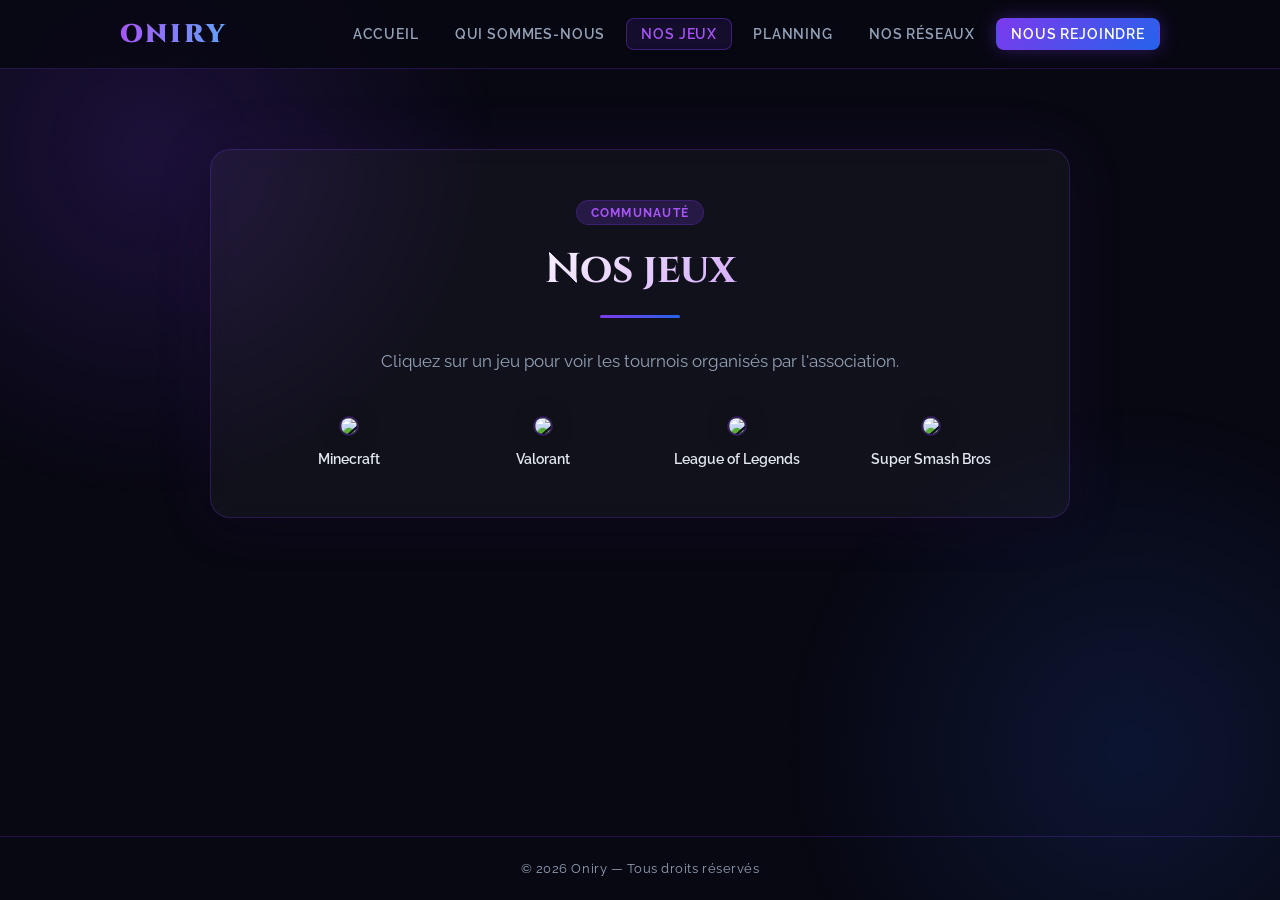
==== nos-jeux.html @ 9b56a160 "Update nos-jeux.html" ====
<!DOCTYPE html>
<html lang="fr">
<head>
    <meta charset="UTF-8" />
    <meta name="viewport" content="width=device-width, initial-scale=1.0" />
    <title>Oniry — Nos jeux</title>
    <link rel="stylesheet" href="style.css" />
    <style>
        /* ---- grille jeux style switch ---- */
        .games-grid {
            display: flex;
            justify-content: center;
            gap: 24px;
            flex-wrap: wrap;
            margin-top: 40px;
        }

        .game-card {
            width: 170px;
            cursor: pointer;
            transition: 0.25s;
        }

        .game-card img {
            width: 100%;
            border-radius: 14px;
            border: 2px solid rgba(124, 58, 237, 0.3);
            box-shadow: 0 0 20px rgba(0, 0, 0, 0.4);
            transition: 0.25s;
        }

        .game-card:hover img {
            transform: scale(1.08);
            border-color: var(--violet-light);
        }

        .game-title {
            margin-top: 10px;
            font-weight: 600;
            font-size: 0.9rem;
            color: var(--text);
        }

        /* ---- menu déroulant ---- */
        .game-dropdown {
            display: none;
            margin-top: 30px;
            background: rgba(255, 255, 255, 0.04);
            border: 1px solid var(--border);
            border-radius: 14px;
            padding: 24px;
            text-align: left;
        }

        .game-dropdown.active {
            display: block;
        }

        .tournament {
            display: flex;
            justify-content: space-between;
            padding: 10px 0;
            border-bottom: 1px solid rgba(255, 255, 255, 0.05);
        }

        .tournament a {
            color: var(--blue-light);
            text-decoration: none;
            font-weight: 600;
        }

        .tournament a:hover {
            color: var(--violet-light);
        }

        .winner {
            color: var(--text-muted);
            font-size: 0.9rem;
        }
    </style>
</head>

<body>
    <header>
        <div class="header-inner">
            <a href="index.html" class="logo">ONIRY</a>
            <nav>
                <a href="index.html">Accueil</a>
                <a href="qui-sommes-nous.html">Qui sommes-nous</a>
                <a href="nos-jeux.html" class="active">Nos Jeux</a>
                <a href="planning.html">Planning</a>
                <a href="nos-reseaux.html">Nos réseaux</a>
                <a href="nous-rejoindre.html" class="cta">Nous rejoindre</a>
            </nav>
        </div>
    </header>

    <main>
        <div class="container" style="text-align:center;">
            <div class="badge">Communauté</div>
            <h1>Nos jeux</h1>
            <div class="divider"></div>
            <p>
                Cliquez sur un jeu pour voir les tournois organisés par l'association.
            </p>

            <div class="games-grid">
                <!-- Minecraft -->
                <div class="game-card" onclick="showGame('minecraft')">
                    <img src="https://i.pinimg.com/736x/3c/79/dd/3c79dde66a4c4106d50a66acc2cc5344.jpg" />
                    <div class="game-title">Minecraft</div>
                </div>

                <!-- Valorant -->
                <div class="game-card" onclick="showGame('valorant')">
                    <img src="https://cloudgames.gg/wp-content/uploads/valorant-portrait.jpg" />
                    <div class="game-title">Valorant</div>
                </div>

                <!-- League of Legends -->
                <div class="game-card" onclick="showGame('lol')">
                    <img src="https://cloudgames.gg/wp-content/uploads/league-of-legends-portrait.jpg" />
                    <div class="game-title">League of Legends</div>
                </div>

                <!-- Smash -->
                <div class="game-card" onclick="showGame('smash')">
                    <img src="https://upload.wikimedia.org/wikipedia/en/5/50/Super_Smash_Bros._Ultimate.jpg" />
                    <div class="game-title">Super Smash Bros</div>
                </div>
            </div>

            <!-- MENUS DEROULANTS -->
            <div id="minecraft" class="game-dropdown">
                <h3>Minecraft</h3>
                <p>Aucun tournoi pour le moment.</p>
            </div>

            <div id="valorant" class="game-dropdown">
                <h3>Valorant</h3>
                <p>Aucun tournoi pour le moment.</p>
            </div>

            <div id="lol" class="game-dropdown">
                <h3>League of Legends</h3>
                <p>Aucun tournoi pour le moment.</p>
            </div>

            <div id="smash" class="game-dropdown">
                <h3>Super Smash Bros</h3>
                <div class="tournament">
                    <a href="https://www.supermajor.gg/ultimate/event/S1120974" target="_blank">
                        Combat de poulet #1
                    </a>
                    <div class="winner">🏆 Marshadox</div>
                </div>
            </div>
        </div>
    </main>

    <footer>
        &copy; 2026 Oniry &mdash; Tous droits réservés
    </footer>

    <script>
        function showGame(id) {
            document.querySelectorAll(".game-dropdown").forEach(el => {
                el.classList.remove("active");
            });
            document.getElementById(id).classList.add("active");
        }
    </script>
</body>
</html>
---- style.css ----
@import url('https://fonts.googleapis.com/css2?family=Cinzel:wght@400;600;700;900&family=Raleway:wght@300;400;500;600;700&display=swap');

/* ---- Variables ---- */
:root {
    --violet: #7c3aed;
    --violet-light: #a855f7;
    --blue: #2563eb;
    --blue-light: #60a5fa;
    --bg: #080812;
    --bg-card: rgba(255,255,255,0.04);
    --border: rgba(124,58,237,0.25);
    --text: #e2e8f0;
    --text-muted: #94a3b8;
    --glow-v: rgba(124,58,237,0.35);
    --glow-b: rgba(37,99,235,0.35);
}

/* ---- Reset ---- */
*, *::before, *::after {
    margin: 0;
    padding: 0;
    box-sizing: border-box;
}

html {
    scroll-behavior: smooth;
}

body {
    font-family: 'Raleway', sans-serif;
    background-color: var(--bg);
    color: var(--text);
    min-height: 100vh;
    display: flex;
    flex-direction: column;
    overflow-x: hidden;
}

/* ---- Fond ambiance ---- */
body::before {
    content: '';
    position: fixed;
    top: -200px;
    left: -200px;
    width: 700px;
    height: 700px;
    background: radial-gradient(circle, rgba(124,58,237,0.18) 0%, transparent 70%);
    pointer-events: none;
    z-index: 0;
}

body::after {
    content: '';
    position: fixed;
    bottom: -200px;
    right: -200px;
    width: 700px;
    height: 700px;
    background: radial-gradient(circle, rgba(37,99,235,0.15) 0%, transparent 70%);
    pointer-events: none;
    z-index: 0;
}

/* ---- Header ---- */
header {
    position: sticky;
    top: 0;
    z-index: 100;
    background: rgba(8,8,18,0.85);
    backdrop-filter: blur(16px);
    -webkit-backdrop-filter: blur(16px);
    border-bottom: 1px solid var(--border);
}

.header-inner {
    max-width: 1100px;
    margin: 0 auto;
    padding: 0 30px;
    display: flex;
    align-items: center;
    justify-content: space-between;
    height: 68px;
}

.logo {
    font-family: 'Cinzel', serif;
    font-size: 1.6rem;
    font-weight: 900;
    letter-spacing: 0.12em;
    text-decoration: none;
    background: linear-gradient(90deg, var(--violet-light), var(--blue-light));
    -webkit-background-clip: text;
    -webkit-text-fill-color: transparent;
    background-clip: text;
    text-shadow: none;
    transition: opacity 0.3s;
}

.logo:hover {
    opacity: 0.8;
}

nav {
    display: flex;
    align-items: center;
    gap: 6px;
    flex-wrap: wrap;
}

nav a {
    color: var(--text-muted);
    text-decoration: none;
    font-family: 'Raleway', sans-serif;
    font-weight: 600;
    font-size: 0.88rem;
    letter-spacing: 0.06em;
    text-transform: uppercase;
    padding: 7px 14px;
    border-radius: 8px;
    transition: all 0.25s;
    border: 1px solid transparent;
}

nav a:hover {
    color: var(--text);
    background: rgba(124,58,237,0.15);
    border-color: var(--border);
}

nav a.active {
    color: var(--violet-light);
    border-color: rgba(124,58,237,0.4);
    background: rgba(124,58,237,0.12);
}

nav a.cta {
    background: linear-gradient(135deg, var(--violet), var(--blue));
    color: #fff;
    border-color: transparent;
    box-shadow: 0 0 18px var(--glow-v);
}

nav a.cta:hover {
    box-shadow: 0 0 30px var(--glow-v);
    transform: translateY(-1px);
    color: #fff;
}

/* ---- Conteneur principal ---- */
.container {
    position: relative;
    z-index: 1;
    max-width: 860px;
    margin: 80px auto 60px;
    padding: 50px 50px;
    background: var(--bg-card);
    border: 1px solid var(--border);
    border-radius: 20px;
    backdrop-filter: blur(10px);
    box-shadow: 0 0 60px rgba(124,58,237,0.1), 0 8px 40px rgba(0,0,0,0.4);
    animation: fadeSlideUp 0.7s ease both;
}

@keyframes fadeSlideUp {
    from {
        opacity: 0;
        transform: translateY(30px);
    }
    to {
        opacity: 1;
        transform: translateY(0);
    }
}

/* ---- Titres ---- */
h1 {
    font-family: 'Cinzel', serif;
    font-size: 2.6rem;
    font-weight: 700;
    margin-bottom: 20px;
    background: linear-gradient(135deg, #fff 30%, var(--violet-light));
    -webkit-background-clip: text;
    -webkit-text-fill-color: transparent;
    background-clip: text;
    line-height: 1.2;
}

h2 {
    font-family: 'Cinzel', serif;
    font-size: 1.7rem;
    font-weight: 600;
    color: var(--violet-light);
    margin-bottom: 18px;
}

h3 {
    font-family: 'Cinzel', serif;
    font-size: 1.1rem;
    font-weight: 600;
    color: var(--text);
}

/* ---- Paragraphes ---- */
p {
    font-size: 1.05rem;
    line-height: 1.8;
    color: var(--text-muted);
    margin-bottom: 16px;
}

/* ---- Séparateur décoratif ---- */
.divider {
    width: 80px;
    height: 3px;
    background: linear-gradient(90deg, var(--violet), var(--blue));
    border-radius: 99px;
    margin: 18px auto 28px;
}

/* ---- Badge ---- */
.badge {
    display: inline-block;
    background: rgba(124,58,237,0.2);
    border: 1px solid var(--border);
    color: var(--violet-light);
    font-size: 0.78rem;
    font-weight: 700;
    letter-spacing: 0.1em;
    text-transform: uppercase;
    padding: 4px 14px;
    border-radius: 99px;
    margin-bottom: 20px;
}

/* ---- RÉSEAUX SOCIAUX (MODE CARRÉ) ---- */
.social-links {
    display: flex;
    justify-content: center;
    gap: 24px;
    margin-top: 40px;
    flex-wrap: wrap;
}

.social-links a {
    display: flex;
    flex-direction: column;
    align-items: center;
    justify-content: center;
    width: 160px;
    height: 160px;
    border-radius: 20px;
    text-decoration: none;
    font-family: 'Raleway', sans-serif;
    font-weight: 700;
    font-size: 0.85rem;
    letter-spacing: 0.06em;
    text-transform: uppercase;
    border: 1px solid var(--border);
    background: rgba(255, 255, 255, 0.02);
    transition: all 0.4s cubic-bezier(0.175, 0.885, 0.32, 1.275);
    color: inherit;
}

.social-links a svg {
    width: 48px;
    height: 48px;
    margin-bottom: 16px;
    transition: transform 0.3s ease;
    fill: currentColor;
}

.social-links a:hover {
    transform: translateY(-8px);
    background: rgba(124, 58, 237, 0.08);
    border-color: var(--violet-light);
}

.social-links a:hover svg {
    transform: scale(1.15);
}

.social-x {
    color: #fff;
}

.social-x:hover {
    box-shadow: 0 10px 30px rgba(255, 255, 255, 0.05);
}

.social-discord {
    color: #8fa3ff;
    border-color: rgba(88, 101, 242, 0.2);
}

.social-discord:hover {
    color: #fff;
    border-color: #5865f2;
    background: rgba(88, 101, 242, 0.15) !important;
    box-shadow: 0 10px 30px rgba(88, 101, 242, 0.3);
}

/* ---- Planning / Onglets ---- */
.tabs {
    display: flex;
    justify-content: center;
    gap: 10px;
    margin-bottom: 36px;
    flex-wrap: wrap;
}

.tab-btn {
    padding: 9px 26px;
    border-radius: 99px;
    border: 1px solid var(--border);
    background: transparent;
    color: var(--text-muted);
    font-family: 'Raleway', sans-serif;
    font-weight: 700;
    font-size: 0.88rem;
    letter-spacing: 0.08em;
    text-transform: uppercase;
    cursor: pointer;
    transition: all 0.25s;
}

.tab-btn:hover {
    background: rgba(124,58,237,0.12);
    color: var(--text);
}

.tab-btn.active {
    background: linear-gradient(135deg, var(--violet), var(--blue));
    border-color: transparent;
    color: #fff;
    box-shadow: 0 0 18px var(--glow-v);
}

.tab-panel {
    display: none;
}

.tab-panel.active {
    display: block;
}

.event-card {
    background: rgba(255,255,255,0.03);
    border: 1px solid var(--border);
    border-radius: 14px;
    padding: 22px 26px;
    margin-bottom: 14px;
    display: flex;
    align-items: center;
    gap: 20px;
    transition: all 0.3s;
    text-align: left;
}

.event-card:hover {
    background: rgba(124,58,237,0.08);
    border-color: rgba(124,58,237,0.45);
    transform: translateX(4px);
}

.event-date {
    min-width: 56px;
    text-align: center;
    background: linear-gradient(135deg, var(--violet), var(--blue));
    border-radius: 10px;
    padding: 10px 8px;
}

.event-date .day {
    font-family: 'Cinzel', serif;
    font-size: 1.4rem;
    font-weight: 900;
    color: #fff;
    line-height: 1;
    display: block;
}

.event-date .month {
    font-size: 0.72rem;
    font-weight: 700;
    letter-spacing: 0.1em;
    text-transform: uppercase;
    color: rgba(255,255,255,0.75);
    display: block;
}

.event-info p {
    margin: 4px 0 0;
    font-size: 0.88rem;
}

/* ---- Nous rejoindre — étapes ---- */
.steps {
    display: flex;
    flex-direction: column;
    gap: 16px;
    margin-top: 28px;
    text-align: left;
}

.step {
    display: flex;
    align-items: flex-start;
    gap: 18px;
    background: rgba(255,255,255,0.03);
    border: 1px solid var(--border);
    border-radius: 14px;
    padding: 20px 24px;
    transition: all 0.3s;
}

.step:hover {
    background: rgba(124,58,237,0.08);
    border-color: rgba(124,58,237,0.45);
}

.step-num {
    min-width: 42px;
    height: 42px;
    border-radius: 50%;
    background: linear-gradient(135deg, var(--violet), var(--blue));
    display: flex;
    align-items: center;
    justify-content: center;
    font-family: 'Cinzel', serif;
    font-weight: 900;
    font-size: 1rem;
    color: #fff;
    box-shadow: 0 0 16px var(--glow-v);
    flex-shrink: 0;
}

.step-text h3 {
    margin-bottom: 6px;
}

.step-text p {
    margin-bottom: 0;
    font-size: 0.92rem;
}

/* ---- Footer ---- */
footer {
    position: relative;
    z-index: 1;
    margin-top: auto;
    text-align: center;
    padding: 24px;
    font-size: 0.82rem;
    color: var(--text-muted);
    border-top: 1px solid var(--border);
    letter-spacing: 0.04em;
}

/* ---- Responsive ---- */
@media (max-width: 680px) {
    .header-inner {
        flex-direction: column;
        gap: 10px;
        height: auto;
        padding: 14px 20px;
    }

    nav {
        justify-content: center;
    }

    .container {
        margin: 30px 16px 40px;
        padding: 30px 22px;
    }

    h1 {
        font-size: 1.9rem;
    }

    .social-links {
        gap: 15px;
    }

    .social-links a {
        width: 130px;
        height: 130px;
    }

    .step {
        flex-direction: column;
    }
}

.internal-link {
    color: var(--blue-light);
    font-weight: 600;
    text-decoration: underline;
    transition: all 0.2s ease;
}

.internal-link:hover {
    color: var(--violet-light);
    text-decoration: none;
}
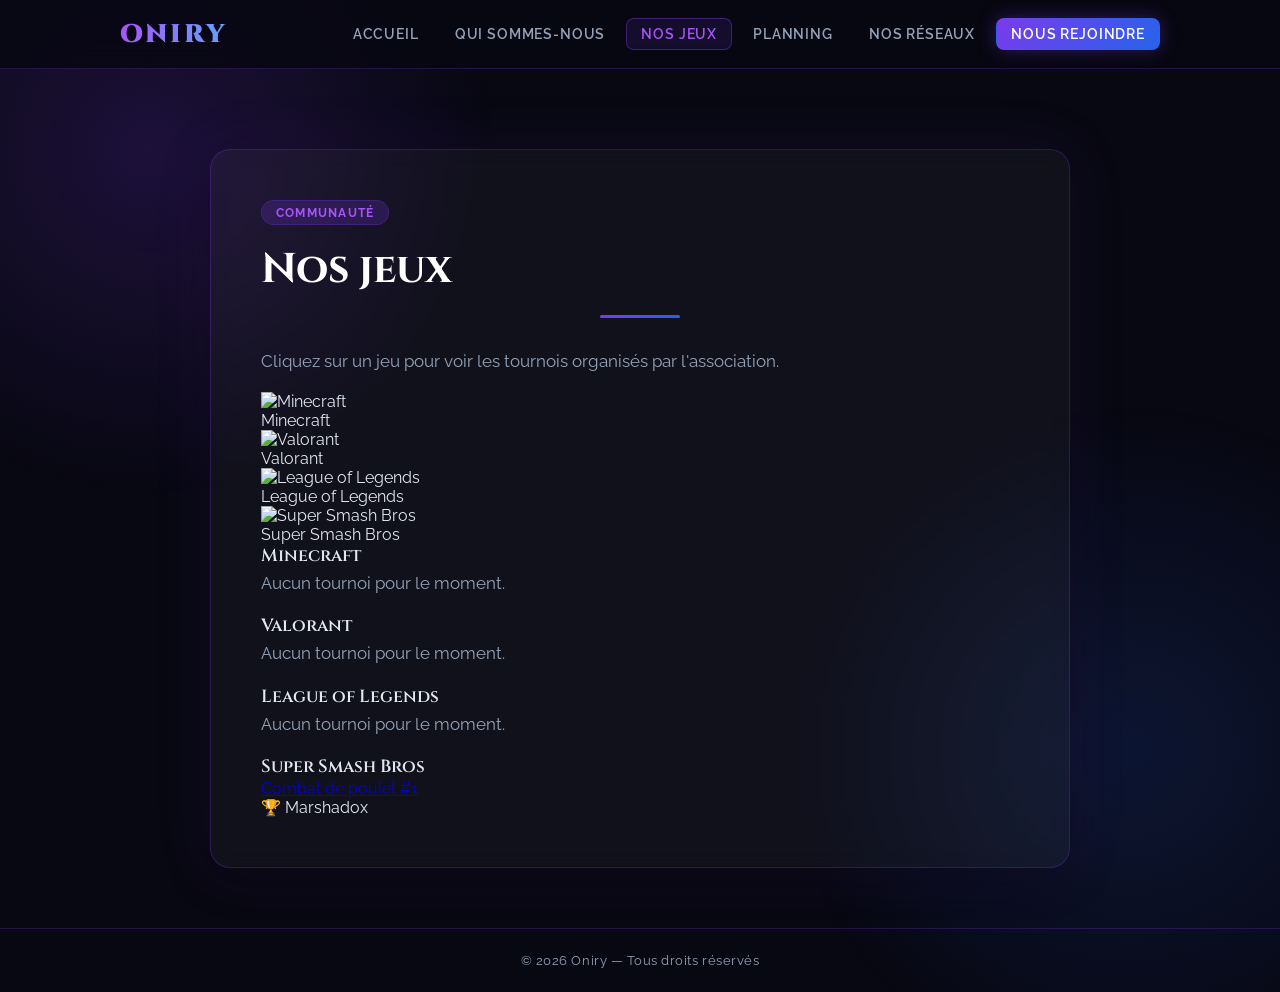
==== commit e2e0df01: "Update nos-jeux.html" ====
--- a/nos-jeux.html
+++ b/nos-jeux.html
@@ -5,79 +5,6 @@
     <meta name="viewport" content="width=device-width, initial-scale=1.0" />
     <title>Oniry — Nos jeux</title>
     <link rel="stylesheet" href="style.css" />
-    <style>
-        /* ---- grille jeux style switch ---- */
-        .games-grid {
-            display: flex;
-            justify-content: center;
-            gap: 24px;
-            flex-wrap: wrap;
-            margin-top: 40px;
-        }
-
-        .game-card {
-            width: 170px;
-            cursor: pointer;
-            transition: 0.25s;
-        }
-
-        .game-card img {
-            width: 100%;
-            border-radius: 14px;
-            border: 2px solid rgba(124, 58, 237, 0.3);
-            box-shadow: 0 0 20px rgba(0, 0, 0, 0.4);
-            transition: 0.25s;
-        }
-
-        .game-card:hover img {
-            transform: scale(1.08);
-            border-color: var(--violet-light);
-        }
-
-        .game-title {
-            margin-top: 10px;
-            font-weight: 600;
-            font-size: 0.9rem;
-            color: var(--text);
-        }
-
-        /* ---- menu déroulant ---- */
-        .game-dropdown {
-            display: none;
-            margin-top: 30px;
-            background: rgba(255, 255, 255, 0.04);
-            border: 1px solid var(--border);
-            border-radius: 14px;
-            padding: 24px;
-            text-align: left;
-        }
-
-        .game-dropdown.active {
-            display: block;
-        }
-
-        .tournament {
-            display: flex;
-            justify-content: space-between;
-            padding: 10px 0;
-            border-bottom: 1px solid rgba(255, 255, 255, 0.05);
-        }
-
-        .tournament a {
-            color: var(--blue-light);
-            text-decoration: none;
-            font-weight: 600;
-        }
-
-        .tournament a:hover {
-            color: var(--violet-light);
-        }
-
-        .winner {
-            color: var(--text-muted);
-            font-size: 0.9rem;
-        }
-    </style>
 </head>
 
 <body>
@@ -96,7 +23,7 @@
     </header>
 
     <main>
-        <div class="container" style="text-align:center;">
+        <div class="container text-center">
             <div class="badge">Communauté</div>
             <h1>Nos jeux</h1>
             <div class="divider"></div>
@@ -105,32 +32,27 @@
             </p>
 
             <div class="games-grid">
-                <!-- Minecraft -->
                 <div class="game-card" onclick="showGame('minecraft')">
-                    <img src="https://i.pinimg.com/736x/3c/79/dd/3c79dde66a4c4106d50a66acc2cc5344.jpg" />
+                    <img src="https://i.pinimg.com/736x/3c/79/dd/3c79dde66a4c4106d50a66acc2cc5344.jpg" alt="Minecraft" />
                     <div class="game-title">Minecraft</div>
                 </div>
 
-                <!-- Valorant -->
                 <div class="game-card" onclick="showGame('valorant')">
-                    <img src="https://cloudgames.gg/wp-content/uploads/valorant-portrait.jpg" />
+                    <img src="https://cloudgames.gg/wp-content/uploads/valorant-portrait.jpg" alt="Valorant" />
                     <div class="game-title">Valorant</div>
                 </div>
 
-                <!-- League of Legends -->
                 <div class="game-card" onclick="showGame('lol')">
-                    <img src="https://cloudgames.gg/wp-content/uploads/league-of-legends-portrait.jpg" />
+                    <img src="https://cloudgames.gg/wp-content/uploads/league-of-legends-portrait.jpg" alt="League of Legends" />
                     <div class="game-title">League of Legends</div>
                 </div>
 
-                <!-- Smash -->
                 <div class="game-card" onclick="showGame('smash')">
-                    <img src="https://upload.wikimedia.org/wikipedia/en/5/50/Super_Smash_Bros._Ultimate.jpg" />
+                    <img src="https://upload.wikimedia.org/wikipedia/en/5/50/Super_Smash_Bros._Ultimate.jpg" alt="Super Smash Bros" />
                     <div class="game-title">Super Smash Bros</div>
                 </div>
             </div>
 
-            <!-- MENUS DEROULANTS -->
             <div id="minecraft" class="game-dropdown">
                 <h3>Minecraft</h3>
                 <p>Aucun tournoi pour le moment.</p>
@@ -168,6 +90,10 @@
                 el.classList.remove("active");
             });
             document.getElementById(id).classList.add("active");
+            
+            setTimeout(() => {
+                document.getElementById(id).scrollIntoView({ behavior: 'smooth', block: 'nearest' });
+            }, 100);
         }
     </script>
 </body>
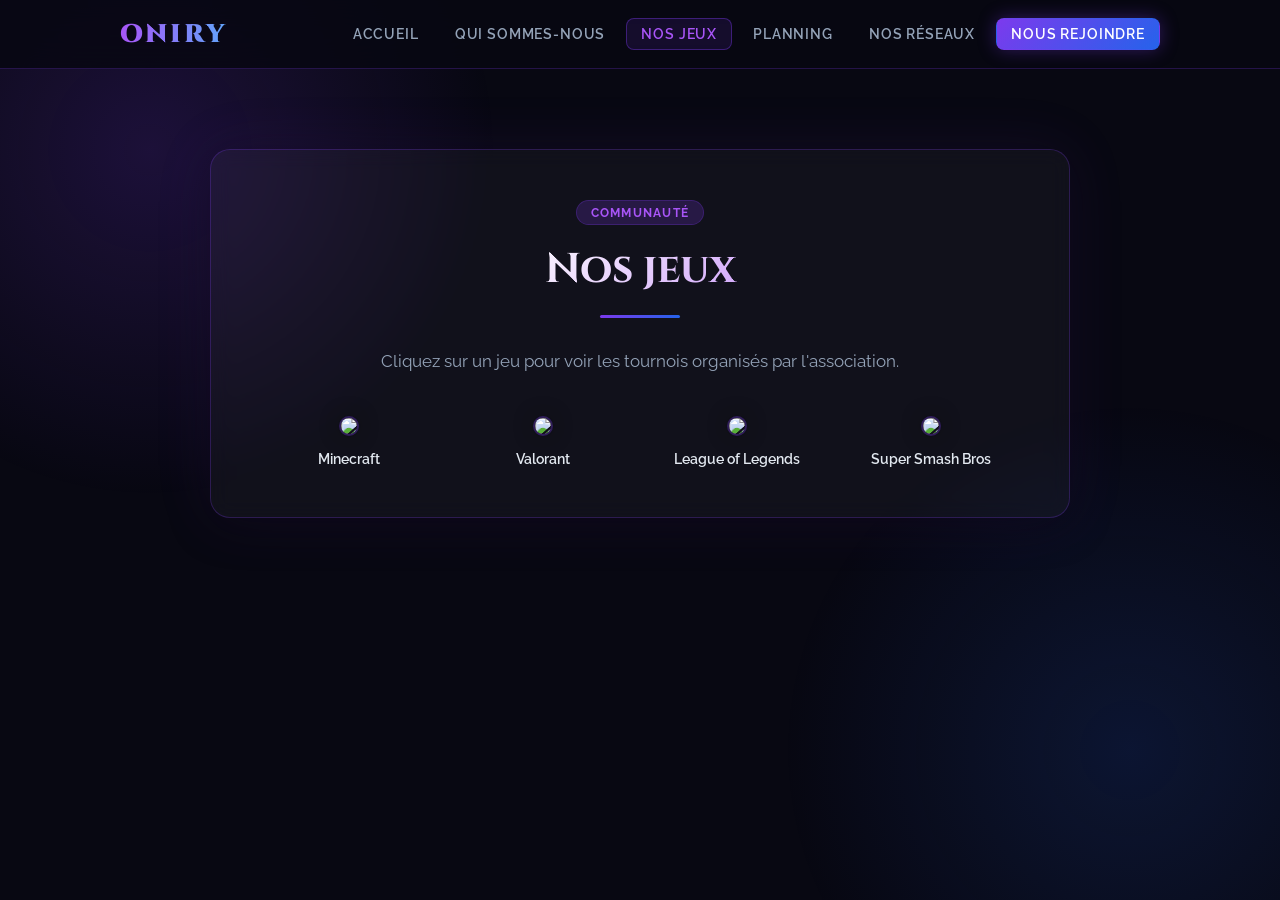
==== commit c7698a51: "Update nos-jeux.html" ====
--- a/nos-jeux.html
+++ b/nos-jeux.html
@@ -1,10 +1,84 @@
 <!DOCTYPE html>
 <html lang="fr">
+
 <head>
     <meta charset="UTF-8" />
     <meta name="viewport" content="width=device-width, initial-scale=1.0" />
     <title>Oniry — Nos jeux</title>
     <link rel="stylesheet" href="style.css" />
+    <style>
+        /* ---- grille jeux style switch ---- */
+        .games-grid {
+            display: flex;
+            justify-content: center;
+            gap: 24px;
+            flex-wrap: wrap;
+            margin-top: 40px;
+        }
+
+        .game-card {
+            width: 170px;
+            cursor: pointer;
+            transition: 0.25s;
+        }
+
+        .game-card img {
+            width: 100%;
+            border-radius: 14px;
+            border: 2px solid rgba(124, 58, 237, 0.3);
+            box-shadow: 0 0 20px rgba(0, 0, 0, 0.4);
+            transition: 0.25s;
+        }
+
+        .game-card:hover img {
+            transform: scale(1.08);
+            border-color: var(--violet-light);
+        }
+
+        .game-title {
+            margin-top: 10px;
+            font-weight: 600;
+            font-size: 0.9rem;
+            color: var(--text);
+        }
+
+        /* ---- menu déroulant ---- */
+        .game-dropdown {
+            display: none;
+            margin-top: 30px;
+            background: rgba(255, 255, 255, 0.04);
+            border: 1px solid var(--border);
+            border-radius: 14px;
+            padding: 24px;
+            text-align: left;
+        }
+
+        .game-dropdown.active {
+            display: block;
+        }
+
+        .tournament {
+            display: flex;
+            justify-content: space-between;
+            padding: 10px 0;
+            border-bottom: 1px solid rgba(255, 255, 255, 0.05);
+        }
+
+        .tournament a {
+            color: var(--blue-light);
+            text-decoration: none;
+            font-weight: 600;
+        }
+
+        .tournament a:hover {
+            color: var(--violet-light);
+        }
+
+        .winner {
+            color: var(--text-muted);
+            font-size: 0.9rem;
+        }
+    </style>
 </head>
 
 <body>
@@ -23,7 +97,7 @@
     </header>
 
     <main>
-        <div class="container text-center">
+        <div class="container" style="text-align:center;">
             <div class="badge">Communauté</div>
             <h1>Nos jeux</h1>
             <div class="divider"></div>
@@ -32,27 +106,32 @@
             </p>
 
             <div class="games-grid">
+                <!-- Minecraft -->
                 <div class="game-card" onclick="showGame('minecraft')">
-                    <img src="https://i.pinimg.com/736x/3c/79/dd/3c79dde66a4c4106d50a66acc2cc5344.jpg" alt="Minecraft" />
+                    <img src="https://i.pinimg.com/736x/3c/79/dd/3c79dde66a4c4106d50a66acc2cc5344.jpg" />
                     <div class="game-title">Minecraft</div>
                 </div>
 
+                <!-- Valorant -->
                 <div class="game-card" onclick="showGame('valorant')">
-                    <img src="https://cloudgames.gg/wp-content/uploads/valorant-portrait.jpg" alt="Valorant" />
+                    <img src="https://cloudgames.gg/wp-content/uploads/valorant-portrait.jpg" />
                     <div class="game-title">Valorant</div>
                 </div>
 
+                <!-- League of Legends -->
                 <div class="game-card" onclick="showGame('lol')">
-                    <img src="https://cloudgames.gg/wp-content/uploads/league-of-legends-portrait.jpg" alt="League of Legends" />
+                    <img src="https://cloudgames.gg/wp-content/uploads/league-of-legends-portrait.jpg" />
                     <div class="game-title">League of Legends</div>
                 </div>
 
+                <!-- Smash -->
                 <div class="game-card" onclick="showGame('smash')">
-                    <img src="https://upload.wikimedia.org/wikipedia/en/5/50/Super_Smash_Bros._Ultimate.jpg" alt="Super Smash Bros" />
+                    <img src="https://upload.wikimedia.org/wikipedia/en/5/50/Super_Smash_Bros._Ultimate.jpg" />
                     <div class="game-title">Super Smash Bros</div>
                 </div>
             </div>
 
+            <!-- MENUS DÉROULANTS -->
             <div id="minecraft" class="game-dropdown">
                 <h3>Minecraft</h3>
                 <p>Aucun tournoi pour le moment.</p>
@@ -67,34 +146,3 @@
                 <h3>League of Legends</h3>
                 <p>Aucun tournoi pour le moment.</p>
             </div>
-
-            <div id="smash" class="game-dropdown">
-                <h3>Super Smash Bros</h3>
-                <div class="tournament">
-                    <a href="https://www.supermajor.gg/ultimate/event/S1120974" target="_blank">
-                        Combat de poulet #1
-                    </a>
-                    <div class="winner">🏆 Marshadox</div>
-                </div>
-            </div>
-        </div>
-    </main>
-
-    <footer>
-        &copy; 2026 Oniry &mdash; Tous droits réservés
-    </footer>
-
-    <script>
-        function showGame(id) {
-            document.querySelectorAll(".game-dropdown").forEach(el => {
-                el.classList.remove("active");
-            });
-            document.getElementById(id).classList.add("active");
-            
-            setTimeout(() => {
-                document.getElementById(id).scrollIntoView({ behavior: 'smooth', block: 'nearest' });
-            }, 100);
-        }
-    </script>
-</body>
-</html>
--- a/style.css
+++ b/style.css
@@ -343,6 +343,7 @@
     display: block;
 }
 
+/* ---- Event Cards ---- */
 .event-card {
     background: rgba(255,255,255,0.03);
     border: 1px solid var(--border);
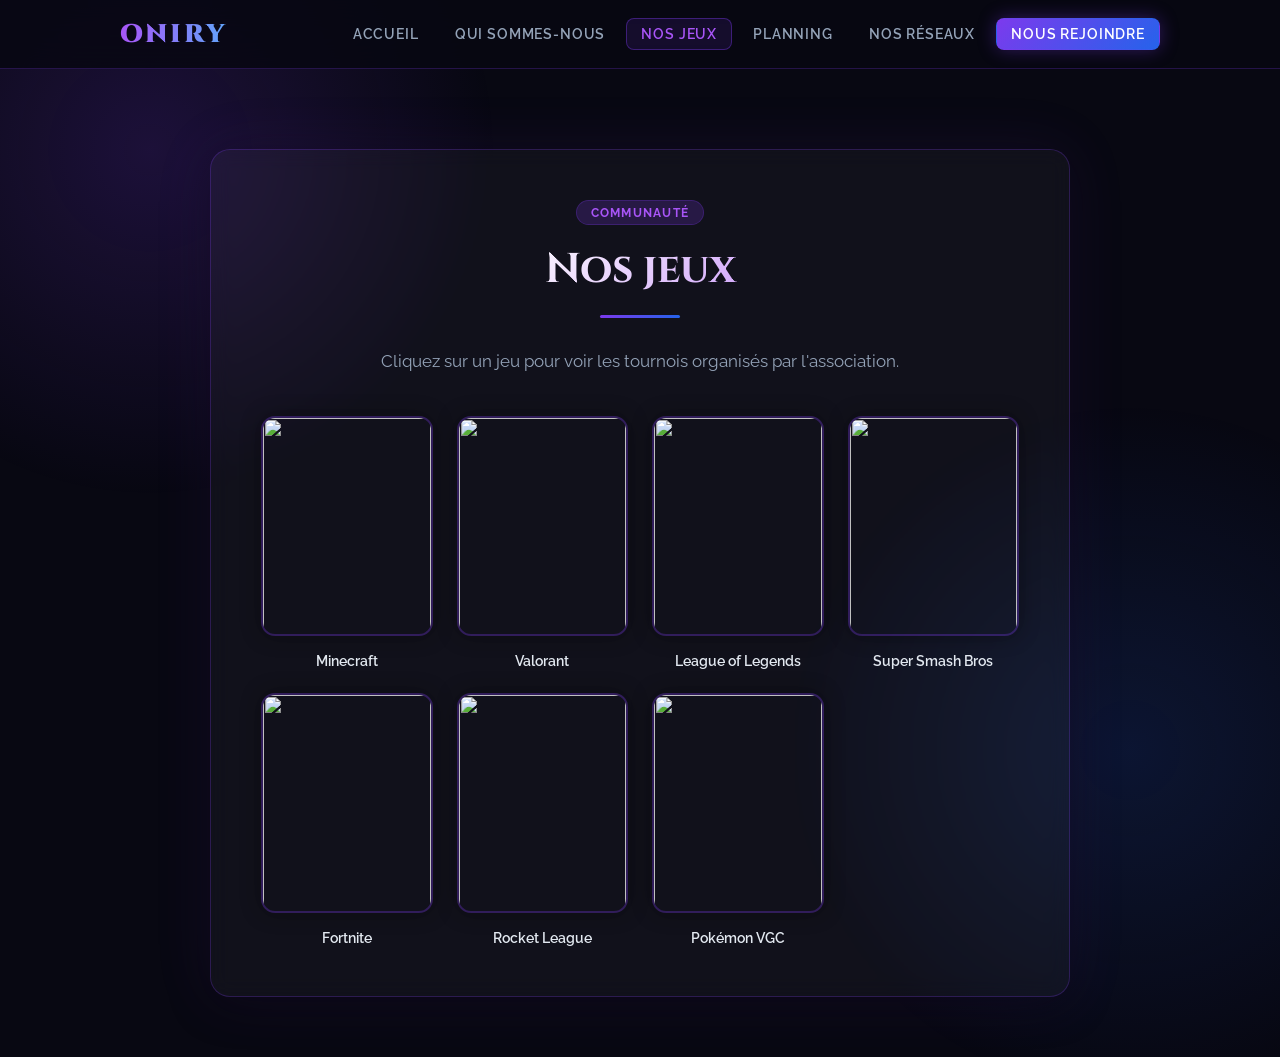
==== commit c8a35ae4: "Update nos-jeux.html" ====
--- a/nos-jeux.html
+++ b/nos-jeux.html
@@ -1,86 +1,11 @@
 <!DOCTYPE html>
 <html lang="fr">
-
 <head>
     <meta charset="UTF-8" />
     <meta name="viewport" content="width=device-width, initial-scale=1.0" />
     <title>Oniry — Nos jeux</title>
     <link rel="stylesheet" href="style.css" />
-    <style>
-        /* ---- grille jeux style switch ---- */
-        .games-grid {
-            display: flex;
-            justify-content: center;
-            gap: 24px;
-            flex-wrap: wrap;
-            margin-top: 40px;
-        }
-
-        .game-card {
-            width: 170px;
-            cursor: pointer;
-            transition: 0.25s;
-        }
-
-        .game-card img {
-            width: 100%;
-            border-radius: 14px;
-            border: 2px solid rgba(124, 58, 237, 0.3);
-            box-shadow: 0 0 20px rgba(0, 0, 0, 0.4);
-            transition: 0.25s;
-        }
-
-        .game-card:hover img {
-            transform: scale(1.08);
-            border-color: var(--violet-light);
-        }
-
-        .game-title {
-            margin-top: 10px;
-            font-weight: 600;
-            font-size: 0.9rem;
-            color: var(--text);
-        }
-
-        /* ---- menu déroulant ---- */
-        .game-dropdown {
-            display: none;
-            margin-top: 30px;
-            background: rgba(255, 255, 255, 0.04);
-            border: 1px solid var(--border);
-            border-radius: 14px;
-            padding: 24px;
-            text-align: left;
-        }
-
-        .game-dropdown.active {
-            display: block;
-        }
-
-        .tournament {
-            display: flex;
-            justify-content: space-between;
-            padding: 10px 0;
-            border-bottom: 1px solid rgba(255, 255, 255, 0.05);
-        }
-
-        .tournament a {
-            color: var(--blue-light);
-            text-decoration: none;
-            font-weight: 600;
-        }
-
-        .tournament a:hover {
-            color: var(--violet-light);
-        }
-
-        .winner {
-            color: var(--text-muted);
-            font-size: 0.9rem;
-        }
-    </style>
 </head>
-
 <body>
     <header>
         <div class="header-inner">
@@ -101,9 +26,7 @@
             <div class="badge">Communauté</div>
             <h1>Nos jeux</h1>
             <div class="divider"></div>
-            <p>
-                Cliquez sur un jeu pour voir les tournois organisés par l'association.
-            </p>
+            <p>Cliquez sur un jeu pour voir les tournois organisés par l'association.</p>
 
             <div class="games-grid">
                 <!-- Minecraft -->
@@ -124,10 +47,28 @@
                     <div class="game-title">League of Legends</div>
                 </div>
 
-                <!-- Smash -->
+                <!-- Super Smash Bros -->
                 <div class="game-card" onclick="showGame('smash')">
                     <img src="https://upload.wikimedia.org/wikipedia/en/5/50/Super_Smash_Bros._Ultimate.jpg" />
                     <div class="game-title">Super Smash Bros</div>
+                </div>
+
+                <!-- Fortnite -->
+                <div class="game-card" onclick="showGame('fortnite')">
+                    <img src="https://m.media-amazon.com/images/M/MV5BNWJmZThhMzktZjI4NC00OTdmLThmMjItNTcxNDdjNjU0YmM0XkEyXkFqcGc@._V1_FMjpg_UX1000_.jpg" />
+                    <div class="game-title">Fortnite</div>
+                </div>
+
+                <!-- Rocket League -->
+                <div class="game-card" onclick="showGame('rocketleague')">
+                    <img src="https://assets1.ignimgs.com/2019/08/26/rocket-league---button-fin-1566850630208.jpg" />
+                    <div class="game-title">Rocket League</div>
+                </div>
+
+                <!-- Pokémon VGC -->
+                <div class="game-card" onclick="showGame('pokemonvgc')">
+                    <img src="https://static.actugaming.net/media/2025/02/Pokemon-Champions-jaquette.png" />
+                    <div class="game-title">Pokémon VGC</div>
                 </div>
             </div>
 
@@ -146,3 +87,35 @@
                 <h3>League of Legends</h3>
                 <p>Aucun tournoi pour le moment.</p>
             </div>
+
+            <div id="smash" class="game-dropdown">
+                <h3>Super Smash Bros</h3>
+                <p>Aucun tournoi pour le moment.</p>
+            </div>
+
+            <div id="fortnite" class="game-dropdown">
+                <h3>Fortnite</h3>
+                <p>Aucun tournoi pour le moment.</p>
+            </div>
+
+            <div id="rocketleague" class="game-dropdown">
+                <h3>Rocket League</h3>
+                <p>Aucun tournoi pour le moment.</p>
+            </div>
+
+            <div id="pokemonvgc" class="game-dropdown">
+                <h3>Pokémon VGC</h3>
+                <p>Aucun tournoi pour le moment.</p>
+            </div>
+        </div>
+    </main>
+
+    <script>
+        function showGame(id) {
+            document.querySelectorAll('.game-dropdown').forEach(el => el.classList.remove('active'));
+            const game = document.getElementById(id);
+            if(game) game.classList.add('active');
+        }
+    </script>
+</body>
+</html>
--- a/style.css
+++ b/style.css
@@ -232,7 +232,7 @@
     margin-bottom: 20px;
 }
 
-/* ---- RÉSEAUX SOCIAUX (MODE CARRÉ) ---- */
+/* ---- Social links ---- */
 .social-links {
     display: flex;
     justify-content: center;
@@ -275,10 +275,6 @@
     border-color: var(--violet-light);
 }
 
-.social-links a:hover svg {
-    transform: scale(1.15);
-}
-
 .social-x {
     color: #fff;
 }
@@ -299,162 +295,76 @@
     box-shadow: 0 10px 30px rgba(88, 101, 242, 0.3);
 }
 
-/* ---- Planning / Onglets ---- */
-.tabs {
-    display: flex;
-    justify-content: center;
-    gap: 10px;
-    margin-bottom: 36px;
-    flex-wrap: wrap;
-}
-
-.tab-btn {
-    padding: 9px 26px;
-    border-radius: 99px;
-    border: 1px solid var(--border);
-    background: transparent;
-    color: var(--text-muted);
-    font-family: 'Raleway', sans-serif;
-    font-weight: 700;
-    font-size: 0.88rem;
-    letter-spacing: 0.08em;
-    text-transform: uppercase;
+/* ---- Jeux Grid ---- */
+.games-grid {
+    display: grid;
+    grid-template-columns: repeat(4, 1fr);
+    gap: 24px;
+    margin-top: 40px;
+}
+
+.game-card {
     cursor: pointer;
-    transition: all 0.25s;
-}
-
-.tab-btn:hover {
-    background: rgba(124,58,237,0.12);
+    transition: 0.25s;
+}
+
+.game-card img {
+    width: 100%;
+    height: 220px;
+    object-fit: cover;
+    border-radius: 14px;
+    border: 2px solid rgba(124, 58, 237, 0.3);
+    box-shadow: 0 0 20px rgba(0, 0, 0, 0.4);
+    transition: 0.25s;
+}
+
+.game-card:hover img {
+    transform: scale(1.08);
+    border-color: var(--violet-light);
+}
+
+.game-title {
+    margin-top: 10px;
+    font-weight: 600;
+    font-size: 0.9rem;
     color: var(--text);
 }
 
-.tab-btn.active {
-    background: linear-gradient(135deg, var(--violet), var(--blue));
-    border-color: transparent;
-    color: #fff;
-    box-shadow: 0 0 18px var(--glow-v);
-}
-
-.tab-panel {
+/* ---- Menus déroulants ---- */
+.game-dropdown {
     display: none;
-}
-
-.tab-panel.active {
-    display: block;
-}
-
-/* ---- Event Cards ---- */
-.event-card {
-    background: rgba(255,255,255,0.03);
+    margin-top: 30px;
+    background: rgba(255, 255, 255, 0.04);
     border: 1px solid var(--border);
     border-radius: 14px;
-    padding: 22px 26px;
-    margin-bottom: 14px;
-    display: flex;
-    align-items: center;
-    gap: 20px;
-    transition: all 0.3s;
+    padding: 24px;
     text-align: left;
 }
 
-.event-card:hover {
-    background: rgba(124,58,237,0.08);
-    border-color: rgba(124,58,237,0.45);
-    transform: translateX(4px);
-}
-
-.event-date {
-    min-width: 56px;
-    text-align: center;
-    background: linear-gradient(135deg, var(--violet), var(--blue));
-    border-radius: 10px;
-    padding: 10px 8px;
-}
-
-.event-date .day {
-    font-family: 'Cinzel', serif;
-    font-size: 1.4rem;
-    font-weight: 900;
-    color: #fff;
-    line-height: 1;
+.game-dropdown.active {
     display: block;
 }
 
-.event-date .month {
-    font-size: 0.72rem;
-    font-weight: 700;
-    letter-spacing: 0.1em;
-    text-transform: uppercase;
-    color: rgba(255,255,255,0.75);
-    display: block;
-}
-
-.event-info p {
-    margin: 4px 0 0;
-    font-size: 0.88rem;
-}
-
-/* ---- Nous rejoindre — étapes ---- */
-.steps {
-    display: flex;
-    flex-direction: column;
-    gap: 16px;
-    margin-top: 28px;
-    text-align: left;
-}
-
-.step {
-    display: flex;
-    align-items: flex-start;
-    gap: 18px;
-    background: rgba(255,255,255,0.03);
-    border: 1px solid var(--border);
-    border-radius: 14px;
-    padding: 20px 24px;
-    transition: all 0.3s;
-}
-
-.step:hover {
-    background: rgba(124,58,237,0.08);
-    border-color: rgba(124,58,237,0.45);
-}
-
-.step-num {
-    min-width: 42px;
-    height: 42px;
-    border-radius: 50%;
-    background: linear-gradient(135deg, var(--violet), var(--blue));
-    display: flex;
-    align-items: center;
-    justify-content: center;
-    font-family: 'Cinzel', serif;
-    font-weight: 900;
-    font-size: 1rem;
-    color: #fff;
-    box-shadow: 0 0 16px var(--glow-v);
-    flex-shrink: 0;
-}
-
-.step-text h3 {
-    margin-bottom: 6px;
-}
-
-.step-text p {
-    margin-bottom: 0;
-    font-size: 0.92rem;
-}
-
-/* ---- Footer ---- */
-footer {
-    position: relative;
-    z-index: 1;
-    margin-top: auto;
-    text-align: center;
-    padding: 24px;
-    font-size: 0.82rem;
+.tournament {
+    display: flex;
+    justify-content: space-between;
+    padding: 10px 0;
+    border-bottom: 1px solid rgba(255, 255, 255, 0.05);
+}
+
+.tournament a {
+    color: var(--blue-light);
+    text-decoration: none;
+    font-weight: 600;
+}
+
+.tournament a:hover {
+    color: var(--violet-light);
+}
+
+.winner {
     color: var(--text-muted);
-    border-top: 1px solid var(--border);
-    letter-spacing: 0.04em;
+    font-size: 0.9rem;
 }
 
 /* ---- Responsive ---- */
@@ -491,6 +401,10 @@
     .step {
         flex-direction: column;
     }
+
+    .games-grid {
+        grid-template-columns: repeat(2, 1fr);
+    }
 }
 
 .internal-link {
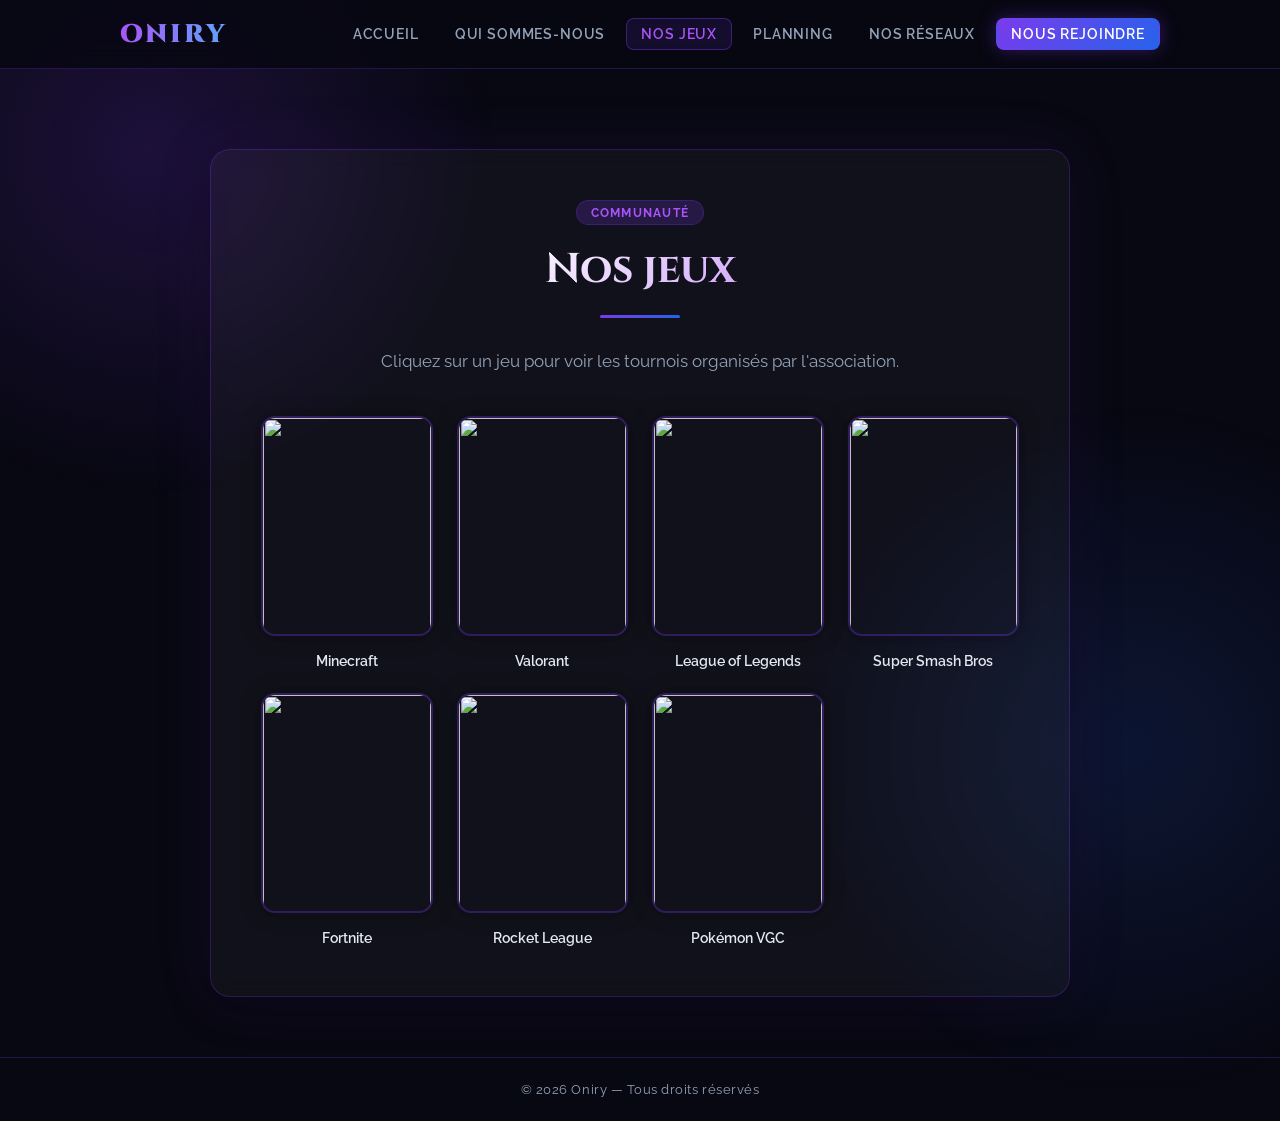
==== commit 116f8dfb: "Update nos-jeux.html" ====
--- a/nos-jeux.html
+++ b/nos-jeux.html
@@ -90,7 +90,46 @@
 
             <div id="smash" class="game-dropdown">
                 <h3>Super Smash Bros</h3>
-                <p>Aucun tournoi pour le moment.</p>
+                <table style="width:100%; border-collapse: collapse; text-align: left;">
+                    <thead>
+                        <tr>
+                            <th style="padding:8px; border-bottom:1px solid rgba(255,255,255,0.1);">Tournoi</th>
+                            <th style="padding:8px; border-bottom:1px solid rgba(255,255,255,0.1);">Vainqueur</th>
+                        </tr>
+                    </thead>
+                    <tbody>
+                        <tr>
+                            <td style="padding:8px; border-bottom:1px solid rgba(255,255,255,0.05);">
+                                <a href="https://www.supermajor.gg/ultimate/event/S1120974" target="_blank" style="color: var(--blue-light); text-decoration: underline;">
+                                    Combat de poulet #1
+                                </a>
+                            </td>
+                            <td style="padding:8px; border-bottom:1px solid rgba(255,255,255,0.05); color: var(--text);">
+                                Marshadox
+                            </td>
+                        </tr>
+                        <tr>
+                            <td style="padding:8px; border-bottom:1px solid rgba(255,255,255,0.05);">
+                                <a href="https://www.supermajor.gg/ultimate/event/S1145864" target="_blank" style="color: var(--blue-light); text-decoration: underline;">
+                                    Combat de poulet #2
+                                </a>
+                            </td>
+                            <td style="padding:8px; border-bottom:1px solid rgba(255,255,255,0.05); color: var(--text);">
+                                DioXy
+                            </td>
+                        </tr>
+                        <tr>
+                            <td style="padding:8px; border-bottom:1px solid rgba(255,255,255,0.05);">
+                                <a href="https://www.supermajor.gg/ultimate/event/S1150065" target="_blank" style="color: var(--blue-light); text-decoration: underline;">
+                                    Combat de poulet #3
+                                </a>
+                            </td>
+                            <td style="padding:8px; border-bottom:1px solid rgba(255,255,255,0.05); color: var(--text);">
+                                DioXy
+                            </td>
+                        </tr>
+                    </tbody>
+                </table>
             </div>
 
             <div id="fortnite" class="game-dropdown">
@@ -117,5 +156,8 @@
             if(game) game.classList.add('active');
         }
     </script>
+    <footer>
+      &copy; 2026 Oniry &mdash; Tous droits réservés
+    </footer>
 </body>
 </html>
--- a/style.css
+++ b/style.css
@@ -418,3 +418,15 @@
     color: var(--violet-light);
     text-decoration: none;
 }
+
+footer {
+    position: relative;
+    z-index: 1;
+    margin-top: auto;
+    text-align: center;
+    padding: 24px;
+    font-size: 0.82rem;
+    color: var(--text-muted);
+    border-top: 1px solid var(--border);
+    letter-spacing: 0.04em;
+}
